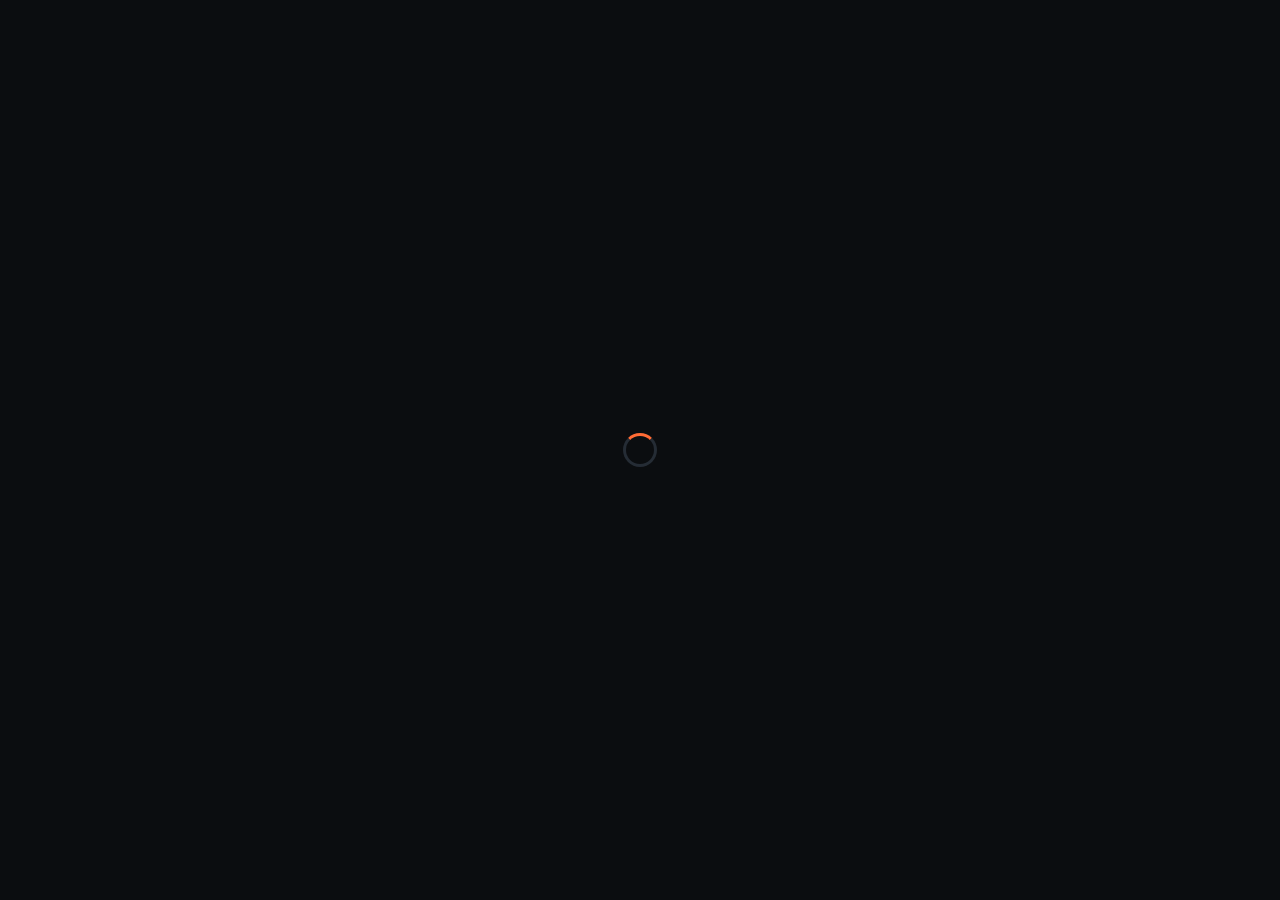
==== index.html @ 2586a106 "Notas del entrenador en cada rutina, y escapar texto de usuarios El entrenador escribe en el constru" ====
<!doctype html>
<html lang="es">
<head>
<meta charset="utf-8">
<meta name="viewport" content="width=device-width, initial-scale=1, viewport-fit=cover">
<meta name="theme-color" content="#0d1117">
<meta name="description" content="Rutina de gimnasio de 5 días con registro de pesos, repeticiones e historial.">
<title>Rutina Gym</title>
<link rel="manifest" href="manifest.webmanifest">
<link rel="apple-touch-icon" href="icon.png">
<meta name="apple-mobile-web-app-capable" content="yes">
<meta name="apple-mobile-web-app-status-bar-style" content="black-translucent">
<link rel="preconnect" href="https://fonts.googleapis.com">
<link rel="preconnect" href="https://fonts.gstatic.com" crossorigin>
<link href="https://fonts.googleapis.com/css2?family=Barlow+Condensed:wght@600;700&family=Inter:wght@400;500;600;700&display=swap" rel="stylesheet">
<link rel="stylesheet" href="css/styles.css?v=202609190056">
</head>
<body>

<!-- Punta de flecha compartida por todas las ilustraciones -->
<svg width="0" height="0" style="position:absolute" aria-hidden="true" focusable="false">
  <defs>
    <marker id="puntaFlecha" viewBox="0 0 10 10" refX="7" refY="5"
            markerWidth="5" markerHeight="5" orient="auto">
      <path d="M0 0L10 5L0 10z" fill="#ff6b35"/>
    </marker>
  </defs>
</svg>

<div id="cargando" class="pantalla-carga"><div class="spinner"></div></div>

<!-- ============ AUTENTICACIÓN ============ -->
<section id="vista-auth" class="vista oculto">
  <div class="auth-caja">
    <div class="auth-marca">
      <svg viewBox="0 0 48 48" class="logo" aria-hidden="true">
        <path d="M6 20h4v8H6zM38 20h4v8h-4zM12 16h5v16h-5zM31 16h5v16h-5zM17 22h14v4H17z" fill="currentColor"/>
      </svg>
      <h1>Rutina Gym</h1>
      <p class="auth-sub">Tu rutina, tus pesos, tu progreso.</p>
    </div>

    <div class="tabs" role="tablist">
      <button class="tab activo" data-modo="entrar" role="tab">Entrar</button>
      <button class="tab" data-modo="registro" role="tab">Crear cuenta</button>
    </div>

    <form id="form-auth" novalidate>
      <label class="campo campo-nombre oculto">
        <span>Nombre</span>
        <input type="text" id="in-nombre" autocomplete="name" placeholder="Cómo te llamas">
      </label>
      <label class="campo">
        <span>Correo</span>
        <input type="email" id="in-correo" autocomplete="email" required placeholder="tu@correo.com">
      </label>
      <label class="campo">
        <span>Contraseña</span>
        <input type="password" id="in-clave" autocomplete="current-password" required minlength="6" placeholder="Mínimo 6 caracteres">
      </label>
      <p id="auth-error" class="error oculto" role="alert"></p>
      <button type="submit" class="btn-primario" id="btn-auth">Entrar</button>
    </form>
    <p class="auth-nota">Cada persona ve únicamente sus propios registros.</p>
  </div>
</section>

<!-- ============ CATÁLOGO DE RUTINAS ============ -->
<section id="vista-catalogo" class="vista oculto">
  <header class="cabecera">
    <div>
      <p class="saludo">Hola,</p>
      <h1 id="nombre-usuario">—</h1>
    </div>
    <button id="btn-menu" class="btn-icono" aria-label="Menú">
      <svg viewBox="0 0 24 24" aria-hidden="true"><circle cx="12" cy="5" r="2"/><circle cx="12" cy="12" r="2"/><circle cx="12" cy="19" r="2"/></svg>
    </button>
  </header>

  <div id="aviso-entrenador" class="tira-entrenador oculto"></div>

  <h2 class="titulo-seccion">Tus rutinas</h2>
  <div id="lista-rutinas" class="lista-rutinas"></div>


</section>

<!-- ============ BIBLIOTECA DEL ENTRENADOR ============ -->
<section id="vista-biblioteca" class="vista oculto">
  <header class="cabecera">
    <button id="btn-volver-de-biblioteca" class="btn-icono" aria-label="Volver">
      <svg viewBox="0 0 24 24" aria-hidden="true"><path d="M15 5l-7 7 7 7" fill="none" stroke="currentColor" stroke-width="2.5" stroke-linecap="round" stroke-linejoin="round"/></svg>
    </button>
    <div style="flex:1;min-width:0">
      <p class="saludo">Las que armaste</p>
      <h1>Mis rutinas</h1>
    </div>
  </header>

  <div id="lista-biblioteca" class="lista-rutinas"></div>
  <button id="btn-nueva-rutina" class="btn-agregar">+ Armar una rutina</button>
</section>

<!-- ============ UN ALUMNO ============ -->
<section id="vista-alumno" class="vista oculto">
  <header class="cabecera">
    <button id="btn-volver-de-alumno" class="btn-icono" aria-label="Volver">
      <svg viewBox="0 0 24 24" aria-hidden="true"><path d="M15 5l-7 7 7 7" fill="none" stroke="currentColor" stroke-width="2.5" stroke-linecap="round" stroke-linejoin="round"/></svg>
    </button>
    <div style="flex:1;min-width:0">
      <p class="saludo" id="alumno-resumen">—</p>
      <h1 id="alumno-nombre">—</h1>
    </div>
  </header>

  <button id="btn-progreso-alumno" class="tarjeta-progreso">
    <span class="tp-texto"><b>Ver su progreso</b><small>Constancia y cargas</small></span>
    <span id="alumno-mapa" class="tp-mapa"></span>
    <span class="tp-flecha"><svg viewBox="0 0 24 24" aria-hidden="true"><path d="M9 5l7 7-7 7" fill="none" stroke="currentColor" stroke-width="2.5" stroke-linecap="round" stroke-linejoin="round"/></svg></span>
  </button>

  <h2 class="titulo-seccion">Sus rutinas</h2>
  <div id="alumno-rutinas" class="lista-rutinas"></div>

  <button id="btn-asignar-existente" class="btn-agregar">+ Asignar una rutina que ya tengo</button>
  <button id="btn-crear-para-alumno" class="btn-agregar">+ Armar una nueva para esta persona</button>
</section>

<!-- ============ PROGRESO ============ -->
<section id="vista-progreso" class="vista oculto">
  <header class="cabecera">
    <button id="btn-volver-de-progreso" class="btn-icono" aria-label="Volver">
      <svg viewBox="0 0 24 24" aria-hidden="true"><path d="M15 5l-7 7 7 7" fill="none" stroke="currentColor" stroke-width="2.5" stroke-linecap="round" stroke-linejoin="round"/></svg>
    </button>
    <div style="flex:1;min-width:0">
      <p class="saludo">Progreso</p>
      <h1 id="progreso-nombre">—</h1>
    </div>
  </header>
  <div id="progreso-cuerpo"></div>
</section>

<!-- ============ ALUMNOS DEL ENTRENADOR ============ -->
<section id="vista-alumnos" class="vista oculto">
  <header class="cabecera">
    <button id="btn-volver-catalogo" class="btn-icono" aria-label="Volver">
      <svg viewBox="0 0 24 24" aria-hidden="true"><path d="M15 5l-7 7 7 7" fill="none" stroke="currentColor" stroke-width="2.5" stroke-linecap="round" stroke-linejoin="round"/></svg>
    </button>
    <div style="flex:1;min-width:0">
      <p class="saludo">Entrenas a</p>
      <h1 id="cuenta-alumnos">—</h1>
    </div>
  </header>

  <div id="lista-alumnos" class="lista-alumnos"></div>

  <p class="pie-nota">Comparte tu código para que se unan más personas.</p>
</section>

<!-- ============ CONSTRUCTOR DE RUTINAS ============ -->
<section id="vista-editor" class="vista oculto">
  <header class="cabecera">
    <button id="btn-cancelar-editor" class="btn-icono" aria-label="Cancelar">
      <svg viewBox="0 0 24 24" aria-hidden="true"><path d="M15 5l-7 7 7 7" fill="none" stroke="currentColor" stroke-width="2.5" stroke-linecap="round" stroke-linejoin="round"/></svg>
    </button>
    <div style="flex:1;min-width:0">
      <p class="saludo">Armando</p>
      <h1 id="editor-titulo">Rutina nueva</h1>
    </div>
  </header>

  <label class="campo">
    <span>Nombre de la rutina</span>
    <input id="in-nombre-rutina" placeholder="Por ejemplo: Fuerza · octubre" autocomplete="off">
  </label>

  <label class="campo">
    <span>Notas para quien la haga <small>(opcional)</small></span>
    <textarea id="in-notas-rutina" rows="4" maxlength="2000"
      placeholder="Por ejemplo: descansa 60 segundos entre series. Si una serie te sale fácil, sube el peso en la siguiente."></textarea>
  </label>

  <h2 class="titulo-seccion">Días</h2>
  <div id="editor-dias" class="editor-dias"></div>
  <button id="btn-agregar-dia" class="btn-agregar">+ Agregar día</button>

  <h2 class="titulo-seccion" style="margin-top:28px">Asignar a</h2>
  <div id="editor-asignar" class="editor-asignar"></div>

  <button id="btn-publicar-rutina" class="btn-primario" style="margin-top:22px">Guardar rutina</button>
  <p id="editor-nota" class="finalizar-nota"></p>
  <button id="btn-borrar-rutina" class="btn-borrar oculto">Eliminar rutina</button>
  <div class="espacio-inferior"></div>
</section>

<!-- ============ RUTINA: SUS DÍAS ============ -->
<section id="vista-inicio" class="vista oculto">
  <header class="cabecera">
    <button id="btn-catalogo" class="btn-icono" aria-label="Volver a tus rutinas">
      <svg viewBox="0 0 24 24" aria-hidden="true"><path d="M15 5l-7 7 7 7" fill="none" stroke="currentColor" stroke-width="2.5" stroke-linecap="round" stroke-linejoin="round"/></svg>
    </button>
    <div style="flex:1;min-width:0">
      <p class="saludo" id="rutina-fecha">—</p>
      <h1 id="rutina-titulo">—</h1>
    </div>
  </header>

  <div class="resumen" id="resumen-semana"></div>
  <div id="rutina-notas" class="notas-rutina oculto"></div>
  <button id="btn-progreso-inicio" class="enlace-progreso">Ver mi progreso <svg viewBox="0 0 24 24" aria-hidden="true"><path d="M9 5l7 7-7 7" fill="none" stroke="currentColor" stroke-width="2.5" stroke-linecap="round" stroke-linejoin="round"/></svg></button>

  <h2 class="titulo-seccion">Los días</h2>
  <div id="lista-dias" class="lista-dias"></div>

  <p class="pie-nota">Cada ejercicio indica sus series y repeticiones</p>
</section>

<!-- ============ DÍA DE ENTRENAMIENTO ============ -->
<section id="vista-dia" class="vista oculto">
  <header class="cabecera cabecera-dia">
    <button id="btn-volver" class="btn-icono" aria-label="Volver">
      <svg viewBox="0 0 24 24" aria-hidden="true"><path d="M15 5l-7 7 7 7" fill="none" stroke="currentColor" stroke-width="2.5" stroke-linecap="round" stroke-linejoin="round"/></svg>
    </button>
    <div class="cabecera-dia-txt">
      <p class="etiqueta-dia" id="dia-etiqueta">Día 1</p>
      <h1 id="dia-titulo">Pecho</h1>
    </div>
    <div class="progreso-anillo" id="progreso-dia" aria-hidden="true"></div>
  </header>

  <!-- Fechas de este día: permite abrir y corregir entrenamientos anteriores -->
  <div id="fechas" class="fechas" role="group" aria-label="Entrenamientos de este día"></div>
  <p id="aviso-pasado" class="aviso-pasado oculto">Estás editando un entrenamiento anterior</p>

  <div id="lista-bloques" class="lista-bloques"></div>

  <div class="cardio-caja">
    <div class="cardio-txt">
      <h3>Cardio</h3>
      <p>20 a 30 minutos después de las pesas</p>
    </div>
    <button id="btn-cardio" class="check-grande" aria-pressed="false" aria-label="Marcar cardio como hecho"></button>
  </div>

  <!-- Sesión ya cerrada -->
  <div id="ya-finalizada" class="finalizada oculto">
    <svg viewBox="0 0 24 24" aria-hidden="true"><path d="M20 6L9 17l-5-5" fill="none" stroke="currentColor" stroke-width="2.5" stroke-linecap="round" stroke-linejoin="round"/></svg>
    <div class="finalizada-txt">
      <b>Rutina finalizada</b>
      <span id="finalizada-hora"></span>
    </div>
    <button id="btn-reabrir" class="btn-menor" style="flex:none">Reabrir</button>
  </div>

  <button id="btn-finalizar" class="btn-finalizar">Finalizar rutina</button>
  <p id="finalizar-nota" class="finalizar-nota"></p>

  <button id="btn-borrar-sesion" class="btn-borrar oculto">Eliminar este entrenamiento</button>

  <div class="espacio-inferior"></div>
</section>

<!-- ============ TEMPORIZADOR DE DESCANSO ============ -->
<div id="temporizador" class="temporizador oculto" role="status" aria-live="polite">
  <button id="temp-menos" class="temp-btn" aria-label="Quitar 15 segundos">−15</button>
  <div class="temp-centro">
    <span id="temp-tiempo">01:30</span>
    <span class="temp-label">descanso</span>
  </div>
  <button id="temp-mas" class="temp-btn" aria-label="Agregar 15 segundos">+15</button>
  <button id="temp-cerrar" class="temp-cerrar" aria-label="Cerrar temporizador">✕</button>
</div>

<!-- ============ HOJA DE HISTORIAL ============ -->
<div id="hoja" class="hoja oculto" role="dialog" aria-modal="true" aria-labelledby="hoja-titulo">
  <div class="hoja-fondo" data-cerrar-hoja></div>
  <div class="hoja-panel">
    <div class="hoja-asa"></div>
    <h2 id="hoja-titulo">Historial</h2>
    <div id="hoja-cuerpo"></div>
  </div>
</div>

<div id="aviso" class="aviso oculto" role="status" aria-live="polite"></div>

<!-- ============ FALLO AL GUARDAR ============ -->
<div id="fallo" class="fallo oculto" role="alert">
  <svg class="fallo-icono" viewBox="0 0 24 24" aria-hidden="true">
    <path d="M12 8v5M12 17h.01M10.3 3.9L2.4 18a2 2 0 001.7 3h15.8a2 2 0 001.7-3L13.7 3.9a2 2 0 00-3.4 0z"
          fill="none" stroke="currentColor" stroke-width="2" stroke-linecap="round" stroke-linejoin="round"/>
  </svg>
  <div class="fallo-txt">
    <b>No se pudo guardar</b>
    <span id="fallo-texto"></span>
  </div>
  <button id="fallo-reintentar" class="fallo-btn">Reintentar</button>
  <button id="fallo-cerrar" class="fallo-cerrar" aria-label="Cerrar aviso">✕</button>
</div>

<script type="module" src="js/app.js?v=202609190056"></script>
</body>
</html>
---- css/styles.css ----
:root{
  --bg:#0b0d10;
  --surface:#14181d;
  --surface-2:#1b2027;
  --borde:#252c35;
  --texto:#e9edf2;
  --muted:#8b97a6;
  --muted-2:#5d6875;
  --acento:#ff6b35;
  --acento-suave:rgba(255,107,53,.14);
  --ok:#3ddc84;
  --ok-suave:rgba(61,220,132,.14);
  --peligro:#ff4d4d;
  --radio:16px;
  --sombra:0 8px 28px rgba(0,0,0,.45);
  --safe-b:env(safe-area-inset-bottom,0px);
  --safe-t:env(safe-area-inset-top,0px);
}

*{box-sizing:border-box;-webkit-tap-highlight-color:transparent}
html,body{margin:0;padding:0}
body{
  background:var(--bg);
  color:var(--texto);
  font-family:Inter,-apple-system,BlinkMacSystemFont,"Segoe UI",system-ui,sans-serif;
  font-size:16px;
  line-height:1.5;
  -webkit-font-smoothing:antialiased;
  overflow-x:hidden;
}
h1,h2,h3{margin:0;font-weight:700;letter-spacing:-.01em}
button{font-family:inherit;font-size:inherit;color:inherit;border:none;background:none;cursor:pointer}
input{font-family:inherit}
.oculto{display:none !important}

/* ---------- carga ---------- */
.pantalla-carga{
  position:fixed;inset:0;display:grid;place-items:center;background:var(--bg);z-index:200;
}
.spinner{
  width:34px;height:34px;border-radius:50%;
  border:3px solid var(--borde);border-top-color:var(--acento);
  animation:girar .7s linear infinite;
}
@keyframes girar{to{transform:rotate(360deg)}}

.vista{
  max-width:620px;margin:0 auto;
  padding:calc(var(--safe-t) + 20px) 18px calc(var(--safe-b) + 28px);
  animation:entrar .25s ease;
}
@keyframes entrar{from{opacity:0;transform:translateY(6px)}to{opacity:1;transform:none}}

/* ---------- autenticación ---------- */
.auth-caja{max-width:400px;margin:6vh auto 0}
.auth-marca{text-align:center;margin-bottom:26px}
.logo{width:44px;height:44px;color:var(--acento);margin-bottom:10px}
.auth-marca h1{
  font-family:"Barlow Condensed",Inter,sans-serif;
  font-size:40px;text-transform:uppercase;letter-spacing:.04em;line-height:1;
}
.auth-sub{color:var(--muted);margin:8px 0 0;font-size:14.5px}

.tabs{display:flex;gap:4px;background:var(--surface);padding:4px;border-radius:12px;margin-bottom:20px}
.tab{
  flex:1;padding:10px;border-radius:9px;font-weight:600;font-size:14.5px;
  color:var(--muted);transition:background .15s,color .15s;
}
.tab.activo{background:var(--surface-2);color:var(--texto)}

.campo{display:block;margin-bottom:14px}
.campo span{display:block;font-size:13px;font-weight:600;color:var(--muted);margin-bottom:6px}
.campo input{
  width:100%;padding:13px 14px;font-size:16px;
  background:var(--surface);color:var(--texto);
  border:1.5px solid var(--borde);border-radius:12px;outline:none;
  transition:border-color .15s;
}
.campo input:focus{border-color:var(--acento)}
.campo input::placeholder{color:var(--muted-2)}

.btn-primario{
  width:100%;padding:14px;margin-top:6px;
  background:var(--acento);color:#1a0d06;
  font-weight:700;font-size:16px;border-radius:12px;
  transition:filter .15s,transform .08s;
}
.btn-primario:active{transform:scale(.985)}
.btn-primario:disabled{opacity:.55}
.btn-primario:hover:not(:disabled){filter:brightness(1.07)}

.error{
  background:rgba(255,77,77,.11);border:1px solid rgba(255,77,77,.3);
  color:#ff9d9d;padding:10px 12px;border-radius:10px;font-size:14px;margin:0 0 12px;
}
.auth-nota{text-align:center;color:var(--muted-2);font-size:12.5px;margin-top:18px}

/* ---------- cabecera ---------- */
.cabecera{display:flex;align-items:center;gap:12px;margin-bottom:22px}
.saludo{margin:0;color:var(--muted);font-size:14px}
.cabecera h1{font-size:26px}
.cabecera > div:first-child{flex:1;min-width:0}
.btn-icono{
  width:42px;height:42px;flex:none;display:grid;place-items:center;
  background:var(--surface);border-radius:12px;color:var(--texto);
  transition:background .15s;
}
.btn-icono:hover{background:var(--surface-2)}
.btn-icono svg{width:22px;height:22px;fill:currentColor}
.cabecera-dia-txt{flex:1;min-width:0}
.etiqueta-dia{
  margin:0;color:var(--acento);font-size:12px;font-weight:700;
  text-transform:uppercase;letter-spacing:.09em;
}
.cabecera-dia h1{
  font-family:"Barlow Condensed",Inter,sans-serif;
  font-size:34px;text-transform:uppercase;letter-spacing:.02em;line-height:1.05;
}

/* ---------- resumen ---------- */
.resumen{
  display:flex;gap:10px;margin-bottom:26px;
}
.resumen-item{
  flex:1;background:var(--surface);border:1px solid var(--borde);
  border-radius:14px;padding:13px 14px;
}
.resumen-item b{
  display:block;font-family:"Barlow Condensed",Inter,sans-serif;
  font-size:28px;line-height:1;margin-bottom:3px;
}
.resumen-item span{font-size:11.5px;color:var(--muted);text-transform:uppercase;letter-spacing:.05em;font-weight:600}

.titulo-seccion{
  font-size:12.5px;text-transform:uppercase;letter-spacing:.09em;
  color:var(--muted);margin-bottom:12px;
}

/* ---------- tarjetas de día ---------- */
.lista-dias{display:flex;flex-direction:column;gap:11px}
.tarjeta-dia{
  display:flex;align-items:center;gap:14px;width:100%;text-align:left;
  background:var(--surface);border:1px solid var(--borde);
  border-radius:var(--radio);padding:16px;
  transition:transform .1s,border-color .15s,background .15s;
}
.tarjeta-dia:active{transform:scale(.99)}
.tarjeta-dia:hover{border-color:var(--muted-2)}
.dia-num{
  width:46px;height:46px;flex:none;border-radius:13px;
  display:grid;place-items:center;
  font-family:"Barlow Condensed",Inter,sans-serif;font-size:24px;font-weight:700;
  background:var(--tono-suave);color:var(--tono);
}
.dia-info{flex:1;min-width:0}
.dia-info h3{font-size:17px;margin-bottom:3px}
.dia-info p{margin:0;color:var(--muted);font-size:13px;
  white-space:nowrap;overflow:hidden;text-overflow:ellipsis}
.dia-flecha{color:var(--muted-2);flex:none}
.dia-flecha svg{width:18px;height:18px}
.insignia-hoy{
  background:var(--acento);color:#1a0d06;font-size:10px;font-weight:800;
  padding:2px 7px;border-radius:20px;text-transform:uppercase;letter-spacing:.05em;
  margin-left:6px;vertical-align:2px;
}

/* ---------- bloques de superserie ---------- */
.lista-bloques{display:flex;flex-direction:column;gap:20px}
.bloque{
  background:var(--surface);border:1px solid var(--borde);
  border-radius:var(--radio);overflow:hidden;
}
.bloque-cab{
  display:flex;align-items:center;gap:9px;
  padding:11px 15px;background:var(--surface-2);
  border-bottom:1px solid var(--borde);
}
.bloque-num{
  font-family:"Barlow Condensed",Inter,sans-serif;font-size:15px;font-weight:700;
  color:var(--acento);
}
.bloque-cab span{font-size:12px;color:var(--muted);text-transform:uppercase;letter-spacing:.07em;font-weight:600}

/* ---------- ejercicio ---------- */
.ejercicio{border-bottom:1px solid var(--borde)}
.ejercicio:last-child{border-bottom:none}
.ej-cab{
  display:flex;align-items:center;gap:13px;width:100%;text-align:left;
  padding:14px 15px;transition:background .15s;
}
.ej-cab:hover{background:rgba(255,255,255,.02)}
.ej-dibujo{
  width:64px;height:48px;flex:none;border-radius:10px;
  background:var(--surface-2);overflow:hidden;
}
.ej-dibujo svg{width:100%;height:100%;display:block}
.ej-txt{flex:1;min-width:0}
.ej-txt h4{margin:0 0 2px;font-size:15.5px;font-weight:600;line-height:1.25}
.ej-musculo{margin:0;font-size:12.5px;color:var(--muted)}
.ej-estado{flex:none;display:flex;align-items:center;gap:8px}
.pastilla{
  font-size:11px;font-weight:700;padding:3px 8px;border-radius:20px;
  background:var(--surface-2);color:var(--muted);
}
.pastilla.completo{background:var(--ok-suave);color:var(--ok)}
.chevron{width:16px;height:16px;color:var(--muted-2);transition:transform .2s}
.ejercicio.abierto .chevron{transform:rotate(180deg)}

.ej-cuerpo{display:none;padding:0 15px 16px}
.ejercicio.abierto .ej-cuerpo{display:block}

.ej-visual{
  display:flex;flex-direction:column;gap:12px;
  background:var(--surface-2);border-radius:12px;padding:12px;margin-bottom:14px;
}
.ej-visual-svg{
  width:100%;height:150px;border-radius:9px;overflow:hidden;background:#0e1216;
}
.ej-visual-svg svg{width:100%;height:100%;display:block}
.ej-visual-txt{min-width:0}
.ej-visual-txt p{margin:0 0 10px;font-size:13.5px;color:var(--muted);line-height:1.5}
.btn-video{
  display:inline-flex;align-items:center;gap:6px;
  background:var(--surface);border:1px solid var(--borde);
  padding:7px 11px;border-radius:9px;font-size:12.5px;font-weight:600;
  color:var(--texto);text-decoration:none;transition:border-color .15s;
}
.btn-video:hover{border-color:var(--acento)}
.btn-video svg{width:13px;height:13px;fill:var(--acento)}

/* tabla de series */
.tabla-series{width:100%;border-collapse:collapse}
.tabla-series th{
  font-size:10.5px;text-transform:uppercase;letter-spacing:.06em;
  color:var(--muted);font-weight:700;text-align:center;padding:0 0 7px;
}
.tabla-series th:first-child{text-align:left;padding-left:2px}
.tabla-series td{padding:3px 0}
.serie-reps{
  font-family:"Barlow Condensed",Inter,sans-serif;
  font-size:19px;font-weight:700;color:var(--muted);width:42px;padding-left:2px;
}
.celda-in{padding:3px 4px !important}
.in-num{
  width:100%;padding:9px 4px;text-align:center;font-size:15.5px;font-weight:600;
  background:var(--surface-2);color:var(--texto);
  border:1.5px solid transparent;border-radius:9px;outline:none;
  transition:border-color .15s,background .15s;
}
.in-num:focus{border-color:var(--acento);background:var(--bg)}
.in-num::placeholder{color:var(--muted-2);font-weight:400}
.in-num::-webkit-outer-spin-button,.in-num::-webkit-inner-spin-button{-webkit-appearance:none;margin:0}
.in-num[type=number]{-moz-appearance:textfield}

.celda-check{width:46px;text-align:center}
.check{
  width:30px;height:30px;border-radius:9px;
  border:1.5px solid var(--borde);background:var(--surface-2);
  display:grid;place-items:center;transition:all .15s;
}
.check svg{width:15px;height:15px;stroke:var(--muted-2);stroke-width:3;fill:none;
  stroke-linecap:round;stroke-linejoin:round;transition:stroke .15s}
.check[aria-pressed="true"]{background:var(--ok);border-color:var(--ok)}
.check[aria-pressed="true"] svg{stroke:#06240f}
.check:active{transform:scale(.92)}

.fila-anterior{
  font-size:11.5px;color:var(--muted-2);text-align:center;
  padding-top:2px !important;
}

.ej-pie{
  display:flex;gap:8px;margin-top:12px;
}
.btn-menor{
  flex:1;padding:9px;border-radius:10px;font-size:12.5px;font-weight:600;
  background:var(--surface-2);color:var(--muted);transition:color .15s,background .15s;
}
.btn-menor:hover{background:var(--borde);color:var(--texto)}

/* ---------- cardio ---------- */
.cardio-caja{
  display:flex;align-items:center;gap:14px;margin-top:20px;
  background:var(--surface);border:1px dashed var(--borde);
  border-radius:var(--radio);padding:16px;
}
.cardio-txt{flex:1}
.cardio-txt h3{font-size:16px;margin-bottom:2px}
.cardio-txt p{margin:0;color:var(--muted);font-size:13px}
.check-grande{
  width:44px;height:44px;flex:none;border-radius:13px;
  border:1.5px solid var(--borde);background:var(--surface-2);
  position:relative;transition:all .15s;
}
.check-grande::after{
  content:"";position:absolute;inset:0;margin:auto;
  width:13px;height:8px;border-left:2.5px solid var(--muted-2);
  border-bottom:2.5px solid var(--muted-2);transform:translateY(-2px) rotate(-45deg);
  transition:border-color .15s;
}
.check-grande[aria-pressed="true"]{background:var(--ok);border-color:var(--ok)}
.check-grande[aria-pressed="true"]::after{border-color:#06240f}

/* ---------- anillo de progreso ---------- */
.progreso-anillo{
  width:44px;height:44px;flex:none;border-radius:50%;
  display:grid;place-items:center;font-size:11.5px;font-weight:700;
  background:conic-gradient(var(--acento) var(--pct,0%), var(--surface-2) 0);
  position:relative;
}
.progreso-anillo::before{
  content:"";position:absolute;inset:4px;border-radius:50%;background:var(--bg);
}
.progreso-anillo span{position:relative;z-index:1}

/* ---------- temporizador ---------- */
.temporizador{
  position:fixed;left:50%;transform:translateX(-50%);
  bottom:calc(var(--safe-b) + 18px);z-index:90;
  display:flex;align-items:center;gap:6px;
  background:var(--surface-2);border:1px solid var(--borde);
  border-radius:18px;padding:9px 10px;box-shadow:var(--sombra);
  animation:subir .25s cubic-bezier(.2,.9,.3,1.2);
}
@keyframes subir{from{opacity:0;transform:translate(-50%,16px)}to{opacity:1;transform:translate(-50%,0)}}
.temp-btn{
  padding:9px 11px;border-radius:11px;background:var(--surface);
  font-size:13px;font-weight:700;color:var(--muted);
}
.temp-btn:active{background:var(--borde)}
.temp-centro{display:flex;flex-direction:column;align-items:center;min-width:82px}
#temp-tiempo{
  font-family:"Barlow Condensed",Inter,sans-serif;
  font-size:27px;font-weight:700;line-height:1;letter-spacing:.02em;
  font-variant-numeric:tabular-nums;
}
.temporizador.terminado #temp-tiempo{color:var(--ok)}
.temp-label{font-size:9.5px;text-transform:uppercase;letter-spacing:.1em;color:var(--muted);font-weight:700}
.temp-cerrar{
  width:28px;height:28px;border-radius:9px;color:var(--muted-2);
  font-size:14px;margin-left:2px;
}
.temp-cerrar:hover{background:var(--surface);color:var(--texto)}

/* ---------- hoja de historial ---------- */
.hoja{position:fixed;inset:0;z-index:120;display:flex;align-items:flex-end}
.hoja-fondo{position:absolute;inset:0;background:rgba(0,0,0,.6);animation:aparecer .2s}
@keyframes aparecer{from{opacity:0}to{opacity:1}}
.hoja-panel{
  position:relative;width:100%;max-width:620px;margin:0 auto;
  background:var(--surface);border-radius:22px 22px 0 0;
  padding:10px 18px calc(var(--safe-b) + 26px);
  max-height:82vh;overflow-y:auto;
  animation:deslizar .28s cubic-bezier(.2,.9,.3,1);
}
@keyframes deslizar{from{transform:translateY(100%)}to{transform:none}}
.hoja-asa{width:38px;height:4px;border-radius:4px;background:var(--borde);margin:0 auto 16px}
.hoja-panel h2{font-size:19px;margin-bottom:14px}

.hist-fila{
  display:flex;align-items:center;gap:12px;
  padding:11px 0;border-bottom:1px solid var(--borde);
}
.hist-fila:last-child{border-bottom:none}
.hist-fecha{font-size:12.5px;color:var(--muted);width:78px;flex:none}
.hist-pesos{display:flex;gap:6px;flex-wrap:wrap;flex:1}
.hist-peso{
  background:var(--surface-2);border-radius:7px;padding:3px 8px;
  font-size:12.5px;font-weight:600;font-variant-numeric:tabular-nums;
}
.vacio{color:var(--muted);font-size:14px;text-align:center;padding:26px 0}

/* ---------- aviso flotante ---------- */
.aviso{
  position:fixed;left:50%;transform:translateX(-50%);
  top:calc(var(--safe-t) + 14px);z-index:150;
  background:var(--surface-2);border:1px solid var(--borde);
  padding:10px 16px;border-radius:12px;font-size:13.5px;font-weight:500;
  box-shadow:var(--sombra);animation:bajar .22s;
}
@keyframes bajar{from{opacity:0;transform:translate(-50%,-10px)}to{opacity:1;transform:translate(-50%,0)}}
.aviso.malo{border-color:rgba(255,77,77,.4);color:#ff9d9d}

.pie-nota{
  text-align:center;color:var(--muted-2);font-size:12px;
  margin-top:24px;line-height:1.6;
}
.espacio-inferior{height:80px}

@media (min-width:560px){
  .ej-visual{flex-direction:row;align-items:center;gap:14px}
  .ej-visual-svg{width:200px;height:140px;flex:none}
  .ej-visual-txt{flex:1}
  .vista{padding-left:24px;padding-right:24px}
}
@media (prefers-reduced-motion:reduce){
  *,*::before,*::after{animation-duration:.01ms !important;transition-duration:.01ms !important}
}

/* ============ ESTADOS DE GUARDADO ============ */

/* Fila con datos escritos que todavía no se suben */
.tabla-series tr.pendiente .in-num{
  border-color:rgba(255,180,60,.55);
  background:rgba(255,180,60,.07);
}
.tabla-series tr.pendiente .check{
  border-color:rgba(255,180,60,.55);
  border-style:dashed;
}

/* Falta escribir peso o reps antes de marcar */
@keyframes sacudir{
  0%,100%{transform:translateX(0)}
  25%{transform:translateX(-5px)}
  75%{transform:translateX(5px)}
}
.tabla-series tr.falta .in-num{
  border-color:var(--peligro);
  animation:sacudir .3s ease 2;
}

/* Palomita en proceso de guardar */
.check.guardando{
  background:var(--surface-2);
  border-color:var(--acento);
}
.check.guardando svg{display:none}
.check.guardando::after{
  content:"";
  width:15px;height:15px;border-radius:50%;
  border:2px solid rgba(255,255,255,.18);
  border-top-color:var(--acento);
  animation:girar .6s linear infinite;
}
.check:disabled{cursor:progress}

/* Aviso persistente cuando el guardado falla */
.fallo{
  position:fixed;left:12px;right:12px;
  bottom:calc(var(--safe-b) + 12px);z-index:160;
  max-width:596px;margin:0 auto;
  display:flex;align-items:center;gap:11px;
  background:#2a1416;border:1px solid rgba(255,77,77,.45);
  border-radius:14px;padding:13px 14px;
  box-shadow:var(--sombra);
  animation:asomar .25s cubic-bezier(.2,.9,.3,1.2);
}
@keyframes asomar{from{opacity:0;transform:translateY(16px)}to{opacity:1;transform:none}}
.fallo-icono{width:22px;height:22px;flex:none;color:var(--peligro)}
.fallo-txt{flex:1;min-width:0;line-height:1.35}
.fallo-txt b{display:block;font-size:14px;color:#ffd0d0}
.fallo-txt span{font-size:12.5px;color:#e0a5a5}
.fallo-btn{
  flex:none;padding:9px 13px;border-radius:10px;
  background:var(--peligro);color:#2a0808;
  font-size:13px;font-weight:700;
}
.fallo-btn:active{transform:scale(.96)}
.fallo-cerrar{
  flex:none;width:26px;height:26px;border-radius:8px;
  color:#e0a5a5;font-size:13px;
}
.fallo-cerrar:hover{background:rgba(255,255,255,.07)}

/* ============ FINALIZAR RUTINA ============ */
.btn-finalizar{
  width:100%;margin-top:18px;padding:15px;
  background:var(--acento);color:#1a0d06;
  font-weight:700;font-size:16px;border-radius:14px;
  transition:filter .15s,transform .08s;
}
.btn-finalizar:active{transform:scale(.985)}
.btn-finalizar:hover:not(:disabled){filter:brightness(1.07)}
.btn-finalizar:disabled{opacity:.5}
.finalizar-nota{
  text-align:center;color:var(--muted);font-size:12.5px;margin:9px 0 0;
}
.finalizada{
  display:flex;align-items:center;gap:12px;margin-top:18px;
  background:var(--ok-suave);border:1px solid rgba(61,220,132,.35);
  border-radius:var(--radio);padding:14px 15px;
}
.finalizada svg{width:22px;height:22px;flex:none;color:var(--ok)}
.finalizada-txt{flex:1;min-width:0;line-height:1.35}
.finalizada-txt b{display:block;font-size:15px}
.finalizada-txt span{font-size:12.5px;color:var(--muted)}

/* Resumen del entrenamiento */
.resumen-cifras{
  display:grid;grid-template-columns:1fr 1fr;gap:10px;margin-bottom:16px;
}
.resumen-cifra{
  background:var(--surface-2);border-radius:12px;padding:13px 14px;
}
.resumen-cifra b{
  display:block;font-family:"Barlow Condensed",Inter,sans-serif;
  font-size:26px;line-height:1;margin-bottom:3px;
}
.resumen-cifra span{
  font-size:11px;color:var(--muted);text-transform:uppercase;
  letter-spacing:.05em;font-weight:600;
}
.resumen-detalle{
  font-size:13.5px;color:var(--muted);line-height:1.6;margin:0 0 16px;
}
.resumen-lista{
  list-style:none;padding:0;margin:0 0 16px;
}
.resumen-lista li{
  display:flex;justify-content:space-between;gap:12px;
  padding:9px 0;border-bottom:1px solid var(--borde);font-size:13.5px;
}
.resumen-lista li:last-child{border-bottom:none}
.resumen-lista span{color:var(--muted);font-variant-numeric:tabular-nums}
.insignia-fin{
  background:var(--ok);color:#06240f;font-size:10px;font-weight:800;
  padding:2px 7px;border-radius:20px;text-transform:uppercase;
  letter-spacing:.05em;margin-left:6px;vertical-align:2px;
}

/* ============ FECHAS Y BORRADO ============ */
.fechas{
  display:flex;gap:8px;overflow-x:auto;margin-bottom:16px;
  padding-bottom:4px;-webkit-overflow-scrolling:touch;
  scrollbar-width:none;
}
.fechas::-webkit-scrollbar{display:none}
.chip-fecha{
  flex:none;padding:8px 14px;border-radius:20px;
  background:var(--surface);border:1.5px solid var(--borde);
  font-size:13.5px;font-weight:600;color:var(--muted);
  white-space:nowrap;transition:all .15s;
}
.chip-fecha:hover{border-color:var(--muted-2)}
.chip-fecha[aria-pressed="true"]{
  background:var(--acento);border-color:var(--acento);color:#1a0d06;
}

.aviso-pasado{
  margin:-6px 0 16px;font-size:12.5px;font-weight:600;
  color:var(--acento);text-align:center;
}

.btn-borrar{
  width:100%;margin-top:12px;padding:13px;
  background:transparent;border:1.5px solid var(--borde);
  color:var(--muted);font-size:14.5px;font-weight:600;border-radius:12px;
  transition:all .15s;
}
.btn-borrar:hover{
  border-color:var(--peligro);color:var(--peligro);
  background:rgba(255,77,77,.06);
}
.btn-borrar:active{transform:scale(.985)}
.btn-borrar:disabled{opacity:.5}

/* ============ CATÁLOGO DE RUTINAS ============ */
.lista-rutinas{display:flex;flex-direction:column;gap:12px}
.tarjeta-rutina{
  display:flex;align-items:center;gap:15px;width:100%;text-align:left;
  background:var(--surface);border:1px solid var(--borde);
  border-radius:var(--radio);padding:19px 18px;
  transition:transform .1s,border-color .15s;
}
.tarjeta-rutina:active{transform:scale(.99)}
.tarjeta-rutina:hover{border-color:var(--muted-2)}
.tarjeta-rutina.activa{border-color:var(--acento)}
.rutina-icono{
  width:48px;height:48px;flex:none;border-radius:14px;
  display:grid;place-items:center;
  background:var(--acento-suave);color:var(--acento);
}
.rutina-icono svg{width:26px;height:26px;fill:currentColor}
.rutina-info{flex:1;min-width:0}
.rutina-info h3{
  font-size:17.5px;margin:0 0 4px;
  display:flex;align-items:center;gap:9px;
}
.rutina-info h3 span{flex:none}
.rutina-info p{margin:0;color:var(--muted);font-size:13px}
.insignia-activa{
  background:var(--acento);color:#1a0d06;font-size:10px;font-weight:800;
  padding:2px 8px;border-radius:20px;text-transform:uppercase;letter-spacing:.05em;
}
.rutina-flecha{color:var(--muted-2);flex:none}
.rutina-flecha svg{width:18px;height:18px}
.catalogo-vacio{
  text-align:center;color:var(--muted);font-size:15px;
  padding:40px 20px;border:1px dashed var(--borde);border-radius:var(--radio);
}
#vista-inicio .cabecera h1{
  font-family:"Barlow Condensed",Inter,sans-serif;
  font-size:32px;text-transform:uppercase;letter-spacing:.02em;line-height:1.05;
}

/* ============ ENTRENADOR Y ALUMNOS ============ */
.tira-entrenador{
  display:flex;align-items:center;gap:12px;
  background:var(--surface);border:1px solid var(--borde);
  border-radius:var(--radio);padding:14px 16px;margin-bottom:22px;
}
.tira-entrenador svg{width:20px;height:20px;flex:none;color:var(--acento)}
.tira-entrenador div{flex:1;min-width:0;line-height:1.35}
.tira-entrenador b{display:block;font-size:14.5px}
.tira-entrenador span{font-size:12.5px;color:var(--muted)}
.tira-entrenador button{
  flex:none;padding:8px 13px;border-radius:9px;background:var(--surface-2);
  font-size:13px;font-weight:600;color:var(--texto);
}
.tira-entrenador button:hover{background:var(--borde)}

.codigo-caja{
  background:var(--acento-suave);border:1px dashed var(--acento);
  border-radius:12px;padding:16px;text-align:center;margin:4px 0 16px;
}
.codigo-caja b{
  display:block;font-family:"Barlow Condensed",Inter,sans-serif;
  font-size:38px;letter-spacing:.16em;color:var(--acento);line-height:1;
}
.codigo-caja span{display:block;font-size:12.5px;color:var(--muted);margin-top:8px}

.menu-seccion{margin-bottom:22px}
.menu-seccion h3{
  font-size:11.5px;text-transform:uppercase;letter-spacing:.09em;
  color:var(--muted);margin:0 0 10px;
}
.menu-boton{
  width:100%;text-align:left;padding:14px 15px;border-radius:11px;
  background:var(--surface-2);font-size:15px;font-weight:500;color:var(--texto);
  display:flex;align-items:center;justify-content:space-between;gap:12px;
}
.menu-boton + .menu-boton{margin-top:8px}
.menu-boton:hover{background:var(--borde)}
.menu-boton small{color:var(--muted);font-size:13px;font-weight:400}
.menu-boton.peligro{color:var(--peligro)}

.fila-codigo{display:flex;gap:8px}
.fila-codigo input{
  flex:1;min-width:0;padding:13px 14px;font-size:17px;font-weight:600;
  letter-spacing:.12em;text-transform:uppercase;text-align:center;
  background:var(--surface-2);color:var(--texto);
  border:1.5px solid var(--borde);border-radius:11px;outline:none;
}
.fila-codigo input:focus{border-color:var(--acento)}
.fila-codigo button{
  flex:none;padding:0 18px;border-radius:11px;
  background:var(--acento);color:#1a0d06;font-weight:700;font-size:14.5px;
}

.lista-alumnos{display:flex;flex-direction:column;gap:11px}
.tarjeta-alumno{
  display:flex;align-items:center;gap:14px;width:100%;text-align:left;
  background:var(--surface);border:1px solid var(--borde);
  border-radius:var(--radio);padding:16px;
}
.inicial{
  width:44px;height:44px;flex:none;border-radius:50%;
  display:grid;place-items:center;background:var(--acento-suave);
  color:var(--acento);font-weight:700;font-size:17px;
}
.alumno-info{flex:1;min-width:0}
.alumno-info h3{font-size:16.5px;margin:0 0 2px}
.alumno-info p{margin:0;font-size:13px;color:var(--muted)}

/* ============ CONSTRUCTOR DE RUTINAS ============ */
.btn-agregar{
  width:100%;padding:13px;border-radius:12px;margin-top:10px;
  background:var(--surface);border:1.5px dashed var(--borde);
  color:var(--muted);font-size:14.5px;font-weight:600;transition:all .15s;
}
.btn-agregar:hover{border-color:var(--acento);color:var(--acento)}

.editor-dias{display:flex;flex-direction:column;gap:14px}
.dia-editor{
  background:var(--surface);border:1px solid var(--borde);
  border-radius:var(--radio);overflow:hidden;
}
.dia-editor-cab{
  display:flex;align-items:center;gap:10px;
  padding:12px 14px;background:var(--surface-2);border-bottom:1px solid var(--borde);
}
.dia-editor-cab .num{
  width:26px;height:26px;flex:none;border-radius:8px;display:grid;place-items:center;
  background:var(--acento-suave);color:var(--acento);
  font-family:"Barlow Condensed",Inter,sans-serif;font-size:15px;font-weight:700;
}
.dia-editor-cab input{
  flex:1;min-width:0;background:transparent;border:none;outline:none;
  color:var(--texto);font-size:15.5px;font-weight:600;padding:4px 0;
}
.dia-editor-cab input::placeholder{color:var(--muted-2);font-weight:400}
.btn-quitar{
  flex:none;width:30px;height:30px;border-radius:8px;color:var(--muted-2);
  font-size:16px;line-height:1;
}
.btn-quitar:hover{background:rgba(255,77,77,.12);color:var(--peligro)}

.ej-editor{padding:12px 14px;border-bottom:1px solid var(--borde)}
.ej-editor:last-of-type{border-bottom:none}
.ej-editor.enlazado{border-left:3px solid var(--acento);padding-left:11px}
.ej-editor-cab{display:flex;align-items:center;gap:10px;margin-bottom:9px}
.ej-editor-cab b{flex:1;min-width:0;font-size:14.5px;font-weight:600}
.ej-editor-cab small{font-size:11.5px;color:var(--muted)}

.series-editor{display:flex;flex-wrap:wrap;gap:6px;align-items:center}
.series-editor input{
  width:46px;padding:7px 4px;text-align:center;font-size:14px;font-weight:600;
  background:var(--surface-2);color:var(--texto);
  border:1.5px solid transparent;border-radius:8px;outline:none;
}
.series-editor input:focus{border-color:var(--acento);background:var(--bg)}
.series-editor input::-webkit-outer-spin-button,
.series-editor input::-webkit-inner-spin-button{-webkit-appearance:none;margin:0}
.series-editor button{
  width:30px;height:30px;border-radius:8px;background:var(--surface-2);
  color:var(--muted);font-size:16px;line-height:1;font-weight:600;
}
.series-editor button:hover{background:var(--borde);color:var(--texto)}
.series-editor .etiqueta{
  font-size:11px;color:var(--tenue,var(--muted-2));text-transform:uppercase;
  letter-spacing:.06em;font-weight:600;margin-right:2px;
}

.enlace-superserie{
  display:flex;align-items:center;gap:7px;margin-top:9px;
  font-size:12.5px;color:var(--muted);cursor:pointer;
}
.enlace-superserie input{accent-color:var(--acento);width:15px;height:15px}

.editor-asignar{display:flex;flex-direction:column;gap:8px}
.chip-alumno{
  display:flex;align-items:center;gap:11px;padding:13px 15px;border-radius:12px;
  background:var(--surface);border:1.5px solid var(--borde);
  font-size:15px;transition:border-color .15s;cursor:pointer;
}
.chip-alumno input{accent-color:var(--acento);width:18px;height:18px;flex:none}
.chip-alumno.marcado{border-color:var(--acento)}
.chip-alumno span{flex:1;min-width:0}
.chip-alumno small{color:var(--muted);font-size:12.5px}

/* buscador de ejercicios */
.buscador{margin-bottom:14px}
.buscador input{
  width:100%;padding:12px 14px;font-size:15.5px;
  background:var(--surface-2);color:var(--texto);
  border:1.5px solid var(--borde);border-radius:11px;outline:none;
}
.buscador input:focus{border-color:var(--acento)}
.resultados{max-height:46vh;overflow-y:auto;margin:0 -4px;padding:0 4px}
.resultado{
  display:flex;align-items:center;gap:12px;width:100%;text-align:left;
  padding:11px 10px;border-radius:10px;
}
.resultado:hover{background:var(--surface-2)}
.resultado .mini{width:44px;height:34px;flex:none;border-radius:7px;background:var(--surface-2);overflow:hidden}
.resultado .mini svg{width:100%;height:100%;display:block}
.resultado div{flex:1;min-width:0}
.resultado b{display:block;font-size:14.5px;font-weight:600}
.resultado small{font-size:12px;color:var(--muted)}
.sin-dibujo{
  display:grid;place-items:center;font-size:10px;color:var(--muted-2);
  text-transform:uppercase;letter-spacing:.05em;
}

.tarjeta-rutina + .btn-editar-rutina{
  width:100%;margin-top:-6px;padding:9px;border-radius:0 0 12px 12px;
  background:var(--surface-2);color:var(--muted);
  font-size:13px;font-weight:600;transition:color .15s,background .15s;
}
.tarjeta-rutina + .btn-editar-rutina:hover{background:var(--borde);color:var(--texto)}
.lista-rutinas .btn-editar-rutina{margin-bottom:4px}
.insignia-suelta{
  background:var(--surface-2);color:var(--muted);font-size:10px;font-weight:700;
  padding:2px 8px;border-radius:20px;text-transform:uppercase;letter-spacing:.05em;
  border:1px solid var(--borde);
}

/* ============ BIBLIOTECA Y FICHA DE ALUMNO ============ */
.tarjeta-alumno{cursor:pointer;transition:border-color .15s;font:inherit;color:inherit}
.tarjeta-alumno:hover{border-color:var(--muted-2)}
.rutina-suelta{opacity:.72}
.lista-rutinas .btn-agregar{margin-top:14px}
#vista-alumno .btn-agregar + .btn-agregar{margin-top:8px}
.vacio-biblioteca{
  text-align:center;color:var(--muted);font-size:15px;line-height:1.6;
  padding:34px 20px;border:1px dashed var(--borde);border-radius:var(--radio);
}

/* ============ PROGRESO ============ */
:root{--alerta:#f5b841}
.enlace-progreso{
  display:flex;align-items:center;justify-content:center;gap:4px;width:100%;
  margin:-14px 0 26px;padding:10px;border-radius:11px;
  font-size:14px;font-weight:600;color:var(--acento);
}
.enlace-progreso svg{width:16px;height:16px}
.enlace-progreso:hover{background:var(--acento-suave)}

.tarjeta-progreso{
  display:flex;align-items:center;gap:14px;width:100%;text-align:left;
  background:var(--surface);border:1px solid var(--borde);border-radius:var(--radio);
  padding:14px 14px 14px 16px;margin-bottom:26px;transition:border-color .15s;
}
.tarjeta-progreso:hover{border-color:var(--muted-2)}
.tp-texto{flex:1;min-width:0;display:flex;flex-direction:column}
.tp-texto b{font-size:16px}
.tp-texto small{font-size:13px;color:var(--muted)}
.tp-mapa{flex:none;width:106px;line-height:0}
.tp-mapa svg{width:100%;height:auto}
.tp-flecha{flex:none;color:var(--muted-2)}
.tp-flecha svg{width:18px;height:18px}

.chip{
  display:inline-flex;align-items:center;gap:6px;padding:2px 9px;border-radius:20px;
  font-size:12px;font-weight:600;margin:3px 0 4px;
}
.chip::before{content:"";width:6px;height:6px;border-radius:50%;background:currentColor}
.chip.ok{background:var(--ok-suave);color:var(--ok)}
.chip.alerta{background:rgba(245,184,65,.14);color:var(--alerta)}
.chip.grave{background:rgba(255,77,77,.14);color:var(--peligro)}

.caja-mapa{
  background:var(--surface);border:1px solid var(--borde);border-radius:var(--radio);
  padding:16px;margin-bottom:26px;
}
.caja-mapa .mapa-constancia{width:100%;height:auto;display:block}
.mapa-pie{display:flex;justify-content:space-between;margin-top:9px;font-size:12px;color:var(--muted-2)}

.nota-seccion{margin:-6px 0 12px;font-size:13.5px;color:var(--muted)}
.lista-ej{
  background:var(--surface);border:1px solid var(--borde);border-radius:var(--radio);
  overflow:hidden;margin-bottom:20px;
}
.fila-ej{
  display:grid;grid-template-columns:minmax(0,1fr) 84px 74px;gap:12px;align-items:center;
  width:100%;text-align:left;padding:13px 14px;
}
.fila-ej + .fila-ej{border-top:1px solid var(--borde)}
.fila-ej:hover{background:var(--surface-2)}
.fe-info{display:flex;flex-direction:column;min-width:0}
.fe-info b{font-size:14.5px;font-weight:600;white-space:nowrap;overflow:hidden;text-overflow:ellipsis}
.fe-info small{font-size:12.5px;color:var(--muted-2)}
.chispa{width:84px;height:26px;display:block}
.fe-kg{display:flex;flex-direction:column;align-items:flex-end;font-variant-numeric:tabular-nums}
.fe-kg b{font-size:14.5px;white-space:nowrap}
.fe-kg small{font-size:12.5px;font-weight:600}
.sube{color:var(--ok)} .baja{color:var(--peligro)} .plano{color:var(--muted-2)}

.g-titulo{margin:0 0 6px;font-size:13px;color:var(--muted)}
.grafica{width:100%;height:auto;display:block;margin-bottom:14px}
.grafica .g-eje{font-size:10.5px;fill:var(--muted-2);font-variant-numeric:tabular-nums}
.grafica .g-reps{font-size:12px;font-weight:600;fill:var(--muted);font-variant-numeric:tabular-nums}

/* ============ NOTAS DE LA RUTINA ============ */
.campo textarea{
  width:100%;resize:vertical;min-height:96px;padding:13px 14px;border-radius:12px;
  background:var(--surface);border:1px solid var(--borde);color:var(--texto);
  font:inherit;font-size:15px;line-height:1.5;
}
.campo textarea:focus{outline:none;border-color:var(--acento)}
.campo span small{font-weight:400;color:var(--muted-2);text-transform:none;letter-spacing:0}
.notas-rutina{
  background:var(--acento-suave);border-radius:var(--radio);
  padding:15px 17px;margin:-8px 0 26px;
}
.notas-rutina h3{
  font-size:12px;text-transform:uppercase;letter-spacing:.08em;color:var(--acento);margin:0 0 6px;
}
.notas-rutina p{margin:0;font-size:15px;line-height:1.55;white-space:pre-line;overflow-wrap:anywhere}
.campo textarea::placeholder{color:var(--muted-2)}
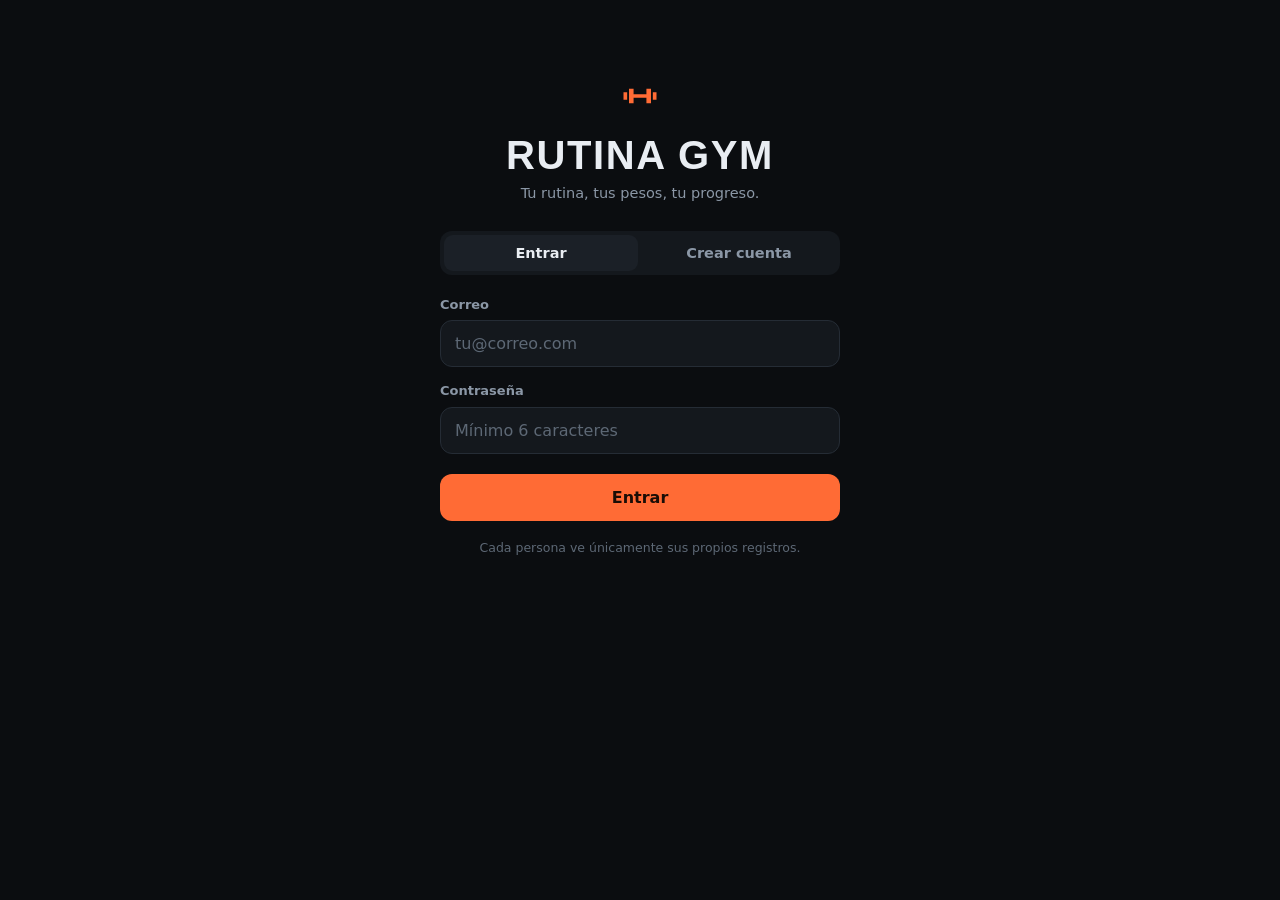
==== commit 001c06e9: "Cerrar la auditoría: supabase-js propio, cambiar contraseña - supabase-js 2.58.0 copiado del registr" ====
--- a/index.html
+++ b/index.html
@@ -6,6 +6,10 @@
 <meta name="theme-color" content="#0d1117">
 <meta name="description" content="Rutina de gimnasio de 5 días con registro de pesos, repeticiones e historial.">
 <title>Rutina Gym</title>
+<!-- Sólo se ejecuta código de este mismo sitio, y sólo se habla con Supabase:
+     si algo lograra colarse en la página, no podría cargar scripts ni mandar datos fuera. -->
+<meta http-equiv="Content-Security-Policy" content="default-src 'self'; script-src 'self'; connect-src 'self' https://xinxbdlribqrxqphozvh.supabase.co wss://xinxbdlribqrxqphozvh.supabase.co; style-src 'self' 'unsafe-inline' https://fonts.googleapis.com; font-src https://fonts.gstatic.com; img-src 'self' data:; object-src 'none'; base-uri 'none'; form-action 'self'">
+<meta name="referrer" content="no-referrer">
 <link rel="manifest" href="manifest.webmanifest">
 <link rel="apple-touch-icon" href="icon.png">
 <meta name="apple-mobile-web-app-capable" content="yes">
@@ -13,7 +17,7 @@
 <link rel="preconnect" href="https://fonts.googleapis.com">
 <link rel="preconnect" href="https://fonts.gstatic.com" crossorigin>
 <link href="https://fonts.googleapis.com/css2?family=Barlow+Condensed:wght@600;700&family=Inter:wght@400;500;600;700&display=swap" rel="stylesheet">
-<link rel="stylesheet" href="css/styles.css?v=202609190056">
+<link rel="stylesheet" href="css/styles.css?v=202609191855">
 </head>
 <body>
 
@@ -48,7 +52,7 @@
     <form id="form-auth" novalidate>
       <label class="campo campo-nombre oculto">
         <span>Nombre</span>
-        <input type="text" id="in-nombre" autocomplete="name" placeholder="Cómo te llamas">
+        <input type="text" id="in-nombre" autocomplete="name" maxlength="60" placeholder="Cómo te llamas">
       </label>
       <label class="campo">
         <span>Correo</span>
@@ -171,7 +175,7 @@
 
   <label class="campo">
     <span>Nombre de la rutina</span>
-    <input id="in-nombre-rutina" placeholder="Por ejemplo: Fuerza · octubre" autocomplete="off">
+    <input id="in-nombre-rutina" maxlength="80" placeholder="Por ejemplo: Fuerza · octubre" autocomplete="off">
   </label>
 
   <label class="campo">
@@ -297,6 +301,7 @@
   <button id="fallo-cerrar" class="fallo-cerrar" aria-label="Cerrar aviso">✕</button>
 </div>
 
-<script type="module" src="js/app.js?v=202609190056"></script>
+<script src="js/vendor/supabase-2.58.0.js"></script>
+<script type="module" src="js/app.js?v=202609191855"></script>
 </body>
 </html>
